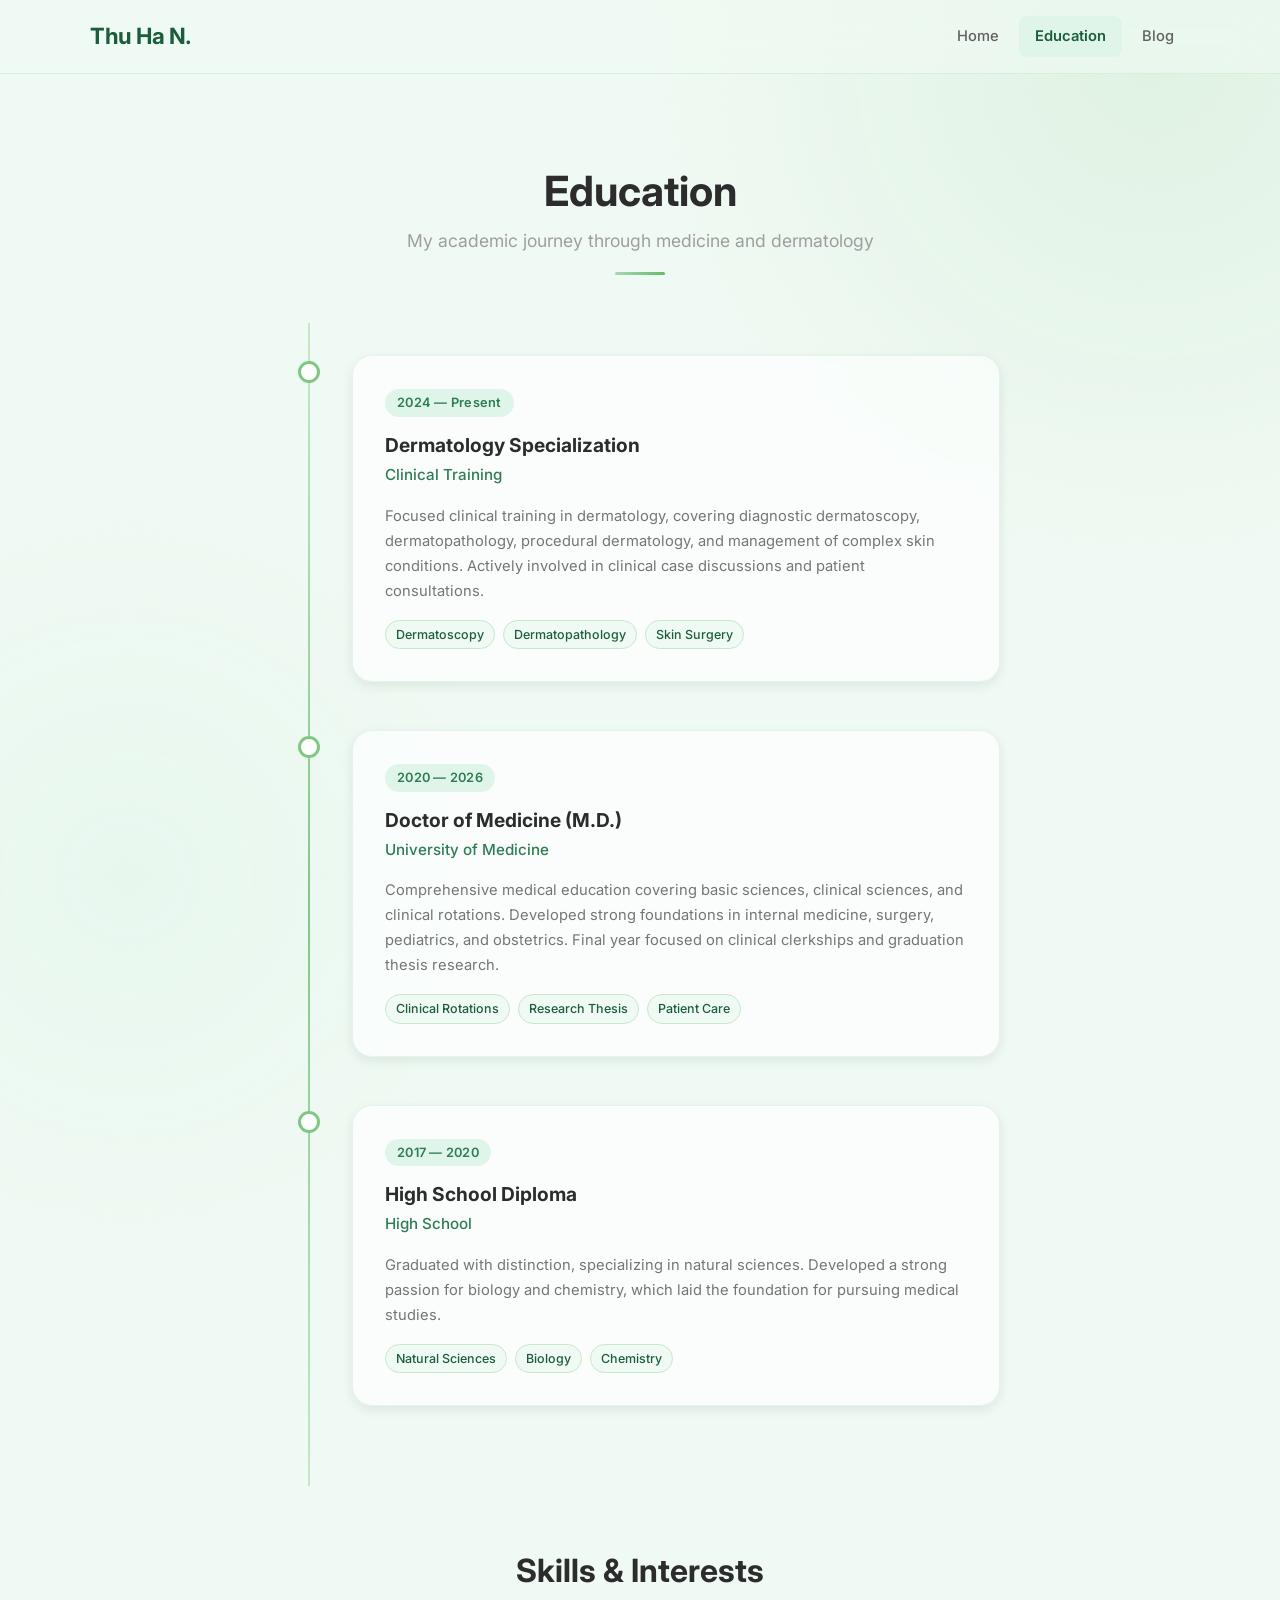
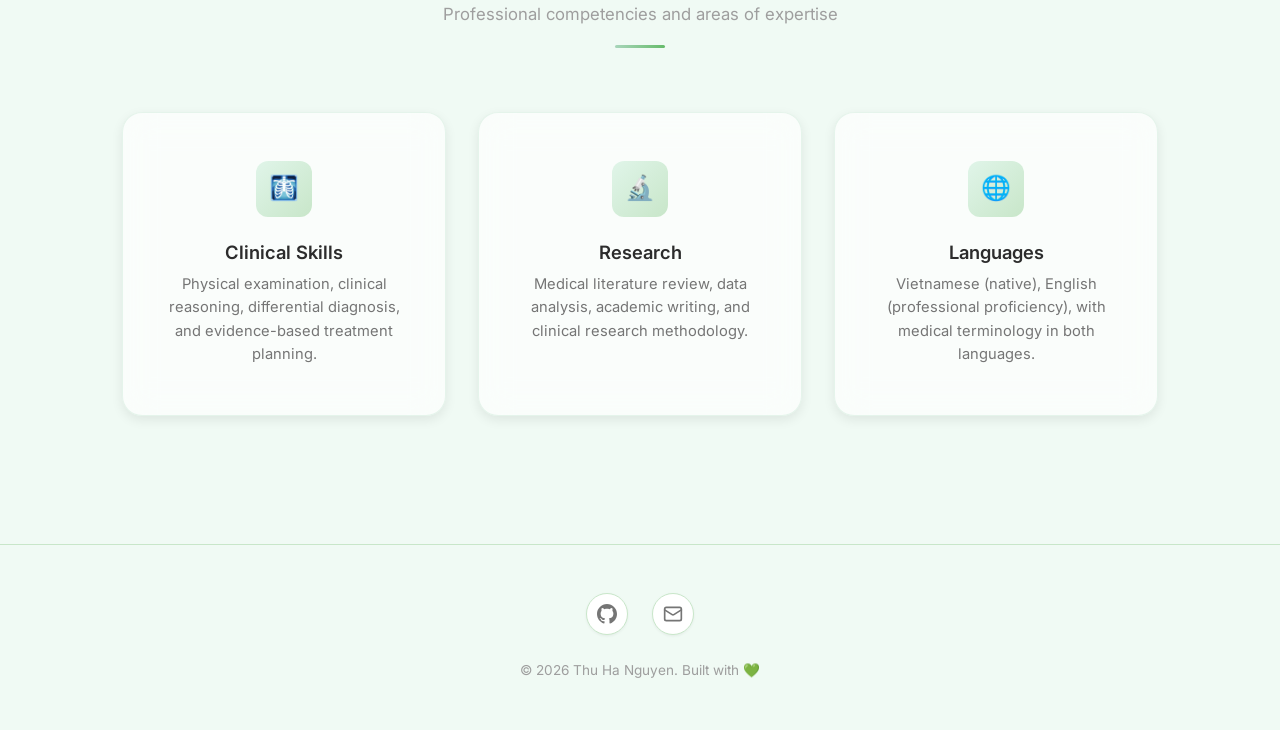
==== education.html @ 51cf4f26 "first commit" ====
<!DOCTYPE html>
<html lang="en">
<head>
    <meta charset="UTF-8">
    <meta name="viewport" content="width=device-width, initial-scale=1.0">
    <title>Education — Thu Ha Nguyen</title>
    <meta name="description" content="Education background and academic journey of Thu Ha Nguyen, from medical school to dermatology specialization.">
    <link rel="preconnect" href="https://fonts.googleapis.com">
    <link rel="preconnect" href="https://fonts.gstatic.com" crossorigin>
    <link href="https://fonts.googleapis.com/css2?family=Inter:wght@400;500;600;700&display=swap" rel="stylesheet">
    <link rel="stylesheet" href="css/style.css">
</head>
<body>

    <!-- Navigation -->
    <nav class="navbar" id="navbar">
        <div class="nav-container">
            <a href="index.html" class="nav-logo">Thu Ha N.</a>
            <button class="nav-toggle" id="navToggle" aria-label="Toggle menu">
                <span></span>
                <span></span>
                <span></span>
            </button>
            <ul class="nav-links" id="navLinks">
                <li><a href="index.html">Home</a></li>
                <li><a href="education.html" class="active">Education</a></li>
                <li><a href="blog.html">Blog</a></li>
            </ul>
        </div>
    </nav>

    <!-- Main Content -->
    <main class="page-container">

        <!-- Page Hero -->
        <div class="page-hero fade-in">
            <h1>Education</h1>
            <p>My academic journey through medicine and dermatology</p>
            <div class="section-line"></div>
        </div>

        <!-- Timeline -->
        <section class="timeline">

            <div class="timeline-item fade-in">
                <div class="timeline-dot"></div>
                <div class="glass-card timeline-card">
                    <span class="timeline-date">2024 — Present</span>
                    <h3 class="timeline-title">Dermatology Specialization</h3>
                    <p class="timeline-institution">Clinical Training</p>
                    <p class="timeline-description">
                        Focused clinical training in dermatology, covering diagnostic dermatoscopy, 
                        dermatopathology, procedural dermatology, and management of complex skin conditions. 
                        Actively involved in clinical case discussions and patient consultations.
                    </p>
                    <div class="timeline-tags">
                        <span class="timeline-tag">Dermatoscopy</span>
                        <span class="timeline-tag">Dermatopathology</span>
                        <span class="timeline-tag">Skin Surgery</span>
                    </div>
                </div>
            </div>

            <div class="timeline-item fade-in">
                <div class="timeline-dot"></div>
                <div class="glass-card timeline-card">
                    <span class="timeline-date">2020 — 2026</span>
                    <h3 class="timeline-title">Doctor of Medicine (M.D.)</h3>
                    <p class="timeline-institution">University of Medicine</p>
                    <p class="timeline-description">
                        Comprehensive medical education covering basic sciences, clinical sciences, 
                        and clinical rotations. Developed strong foundations in internal medicine, 
                        surgery, pediatrics, and obstetrics. Final year focused on clinical clerkships 
                        and graduation thesis research.
                    </p>
                    <div class="timeline-tags">
                        <span class="timeline-tag">Clinical Rotations</span>
                        <span class="timeline-tag">Research Thesis</span>
                        <span class="timeline-tag">Patient Care</span>
                    </div>
                </div>
            </div>

            <div class="timeline-item fade-in">
                <div class="timeline-dot"></div>
                <div class="glass-card timeline-card">
                    <span class="timeline-date">2017 — 2020</span>
                    <h3 class="timeline-title">High School Diploma</h3>
                    <p class="timeline-institution">High School</p>
                    <p class="timeline-description">
                        Graduated with distinction, specializing in natural sciences. 
                        Developed a strong passion for biology and chemistry, which laid the 
                        foundation for pursuing medical studies.
                    </p>
                    <div class="timeline-tags">
                        <span class="timeline-tag">Natural Sciences</span>
                        <span class="timeline-tag">Biology</span>
                        <span class="timeline-tag">Chemistry</span>
                    </div>
                </div>
            </div>

        </section>

        <!-- Skills / Certifications Section -->
        <section class="section fade-in">
            <div class="section-header">
                <h2 class="section-title">Skills & Interests</h2>
                <p class="section-subtitle">Professional competencies and areas of expertise</p>
                <div class="section-line"></div>
            </div>
            <div class="highlights-grid">
                <div class="glass-card highlight-card fade-in stagger-1">
                    <div class="highlight-icon">🩻</div>
                    <h3 class="highlight-title">Clinical Skills</h3>
                    <p class="highlight-text">
                        Physical examination, clinical reasoning, differential diagnosis, and evidence-based treatment planning.
                    </p>
                </div>
                <div class="glass-card highlight-card fade-in stagger-2">
                    <div class="highlight-icon">🔬</div>
                    <h3 class="highlight-title">Research</h3>
                    <p class="highlight-text">
                        Medical literature review, data analysis, academic writing, and clinical research methodology.
                    </p>
                </div>
                <div class="glass-card highlight-card fade-in stagger-3">
                    <div class="highlight-icon">🌐</div>
                    <h3 class="highlight-title">Languages</h3>
                    <p class="highlight-text">
                        Vietnamese (native), English (professional proficiency), with medical terminology in both languages.
                    </p>
                </div>
            </div>
        </section>

    </main>

    <!-- Footer -->
    <footer class="footer">
        <div class="footer-links">
            <a href="https://github.com/nggthha" class="footer-link" title="GitHub" target="_blank" rel="noopener">
                <svg width="20" height="20" viewBox="0 0 24 24" fill="currentColor"><path d="M12 0c-6.626 0-12 5.373-12 12 0 5.302 3.438 9.8 8.207 11.387.599.111.793-.261.793-.577v-2.234c-3.338.726-4.033-1.416-4.033-1.416-.546-1.387-1.333-1.756-1.333-1.756-1.089-.745.083-.729.083-.729 1.205.084 1.839 1.237 1.839 1.237 1.07 1.834 2.807 1.304 3.492.997.107-.775.418-1.305.762-1.604-2.665-.305-5.467-1.334-5.467-5.931 0-1.311.469-2.381 1.236-3.221-.124-.303-.535-1.524.117-3.176 0 0 1.008-.322 3.301 1.23.957-.266 1.983-.399 3.003-.404 1.02.005 2.047.138 3.006.404 2.291-1.552 3.297-1.23 3.297-1.23.653 1.653.242 2.874.118 3.176.77.84 1.235 1.911 1.235 3.221 0 4.609-2.807 5.624-5.479 5.921.43.372.823 1.102.823 2.222v3.293c0 .319.192.694.801.576 4.765-1.589 8.199-6.086 8.199-11.386 0-6.627-5.373-12-12-12z"/></svg>
            </a>
            <a href="mailto:contact@example.com" class="footer-link" title="Email">
                <svg width="20" height="20" viewBox="0 0 24 24" fill="none" stroke="currentColor" stroke-width="2" stroke-linecap="round" stroke-linejoin="round"><rect x="2" y="4" width="20" height="16" rx="2"/><path d="m22 7-8.97 5.7a1.94 1.94 0 0 1-2.06 0L2 7"/></svg>
            </a>
        </div>
        <p class="footer-text">© 2026 Thu Ha Nguyen. Built with 💚</p>
    </footer>

    <script src="js/main.js"></script>
</body>
</html>
---- css/style.css ----
/* ===== CSS Custom Properties ===== */
:root {
  /* Pastel Green Palette */
  --green-50: #f0faf4;
  --green-100: #e0f5e9;
  --green-200: #c8e6c9;
  --green-300: #a8d5ba;
  --green-400: #81c784;
  --green-500: #66bb6a;
  --green-600: #4caf50;

  /* Neutrals */
  --white: #ffffff;
  --gray-50: #fafafa;
  --gray-100: #f5f5f5;
  --gray-200: #eeeeee;
  --gray-300: #e0e0e0;
  --gray-400: #bdbdbd;
  --gray-500: #9e9e9e;
  --gray-600: #757575;
  --gray-700: #616161;
  --gray-800: #424242;
  --gray-900: #2c2c2c;

  /* Accent */
  --accent: #2e7d52;
  --accent-light: #4caf6a;
  --accent-dark: #1b5e3b;

  /* Typography */
  --font-heading: 'Inter', -apple-system, BlinkMacSystemFont, sans-serif;
  --font-body: 'Inter', -apple-system, BlinkMacSystemFont, sans-serif;

  /* Spacing */
  --space-xs: 0.25rem;
  --space-sm: 0.5rem;
  --space-md: 1rem;
  --space-lg: 1.5rem;
  --space-xl: 2rem;
  --space-2xl: 3rem;
  --space-3xl: 4rem;

  /* Shadows */
  --shadow-sm: 0 1px 3px rgba(0, 0, 0, 0.06);
  --shadow-md: 0 4px 12px rgba(0, 0, 0, 0.08);
  --shadow-lg: 0 8px 30px rgba(0, 0, 0, 0.1);
  --shadow-xl: 0 12px 40px rgba(0, 0, 0, 0.12);

  /* Border radius */
  --radius-sm: 8px;
  --radius-md: 12px;
  --radius-lg: 20px;
  --radius-xl: 28px;
  --radius-full: 50%;

  /* Transitions */
  --transition-fast: 0.2s ease;
  --transition-normal: 0.3s ease;
  --transition-slow: 0.5s ease;
}

/* ===== Reset & Base ===== */
*,
*::before,
*::after {
  margin: 0;
  padding: 0;
  box-sizing: border-box;
}

html {
  scroll-behavior: smooth;
  font-size: 16px;
}

body {
  font-family: var(--font-body);
  color: var(--gray-800);
  background-color: var(--green-50);
  line-height: 1.7;
  min-height: 100vh;
  overflow-x: hidden;
}

a {
  color: var(--accent);
  text-decoration: none;
  transition: color var(--transition-fast);
}

a:hover {
  color: var(--accent-light);
}

img {
  max-width: 100%;
  display: block;
}

h1, h2, h3, h4, h5, h6 {
  font-family: var(--font-heading);
  color: var(--gray-900);
  line-height: 1.3;
}

/* ===== Background Decoration ===== */
body::before {
  content: '';
  position: fixed;
  top: -50%;
  right: -30%;
  width: 80vw;
  height: 80vw;
  background: radial-gradient(circle, var(--green-200) 0%, transparent 70%);
  opacity: 0.4;
  z-index: -1;
  pointer-events: none;
}

body::after {
  content: '';
  position: fixed;
  bottom: -40%;
  left: -20%;
  width: 60vw;
  height: 60vw;
  background: radial-gradient(circle, var(--green-100) 0%, transparent 70%);
  opacity: 0.5;
  z-index: -1;
  pointer-events: none;
}

/* ===== Navigation ===== */
.navbar {
  position: fixed;
  top: 0;
  left: 0;
  right: 0;
  z-index: 1000;
  padding: var(--space-md) var(--space-xl);
  transition: all var(--transition-normal);
  background: rgba(240, 250, 244, 0.6);
  backdrop-filter: blur(20px);
  -webkit-backdrop-filter: blur(20px);
  border-bottom: 1px solid rgba(168, 213, 186, 0.3);
}

.navbar.scrolled {
  background: rgba(255, 255, 255, 0.85);
  backdrop-filter: blur(25px);
  -webkit-backdrop-filter: blur(25px);
  box-shadow: var(--shadow-md);
}

.nav-container {
  max-width: 1100px;
  margin: 0 auto;
  display: flex;
  align-items: center;
  justify-content: space-between;
}

.nav-logo {
  font-family: var(--font-heading);
  font-size: 1.4rem;
  font-weight: 700;
  color: var(--accent-dark);
  letter-spacing: -0.02em;
  transition: color var(--transition-fast);
}

.nav-logo:hover {
  color: var(--accent);
}

.nav-links {
  display: flex;
  list-style: none;
  gap: var(--space-xs);
}

.nav-links a {
  display: inline-block;
  padding: var(--space-sm) var(--space-md);
  font-size: 0.92rem;
  font-weight: 500;
  color: var(--gray-700);
  border-radius: var(--radius-sm);
  transition: all var(--transition-fast);
  position: relative;
}

.nav-links a:hover {
  color: var(--accent);
  background: rgba(168, 213, 186, 0.2);
}

.nav-links a.active {
  color: var(--accent-dark);
  background: var(--green-100);
  font-weight: 600;
}

/* Mobile menu toggle */
.nav-toggle {
  display: none;
  flex-direction: column;
  gap: 5px;
  cursor: pointer;
  padding: var(--space-sm);
  background: none;
  border: none;
}

.nav-toggle span {
  width: 24px;
  height: 2px;
  background: var(--gray-700);
  border-radius: 2px;
  transition: all var(--transition-fast);
}

/* ===== Page Container ===== */
.page-container {
  max-width: 1100px;
  margin: 0 auto;
  padding: 0 var(--space-xl);
  padding-top: 100px;
}

/* ===== Hero Section (Home Page) ===== */
.hero {
  display: flex;
  align-items: flex-start;
  gap: var(--space-3xl);
  padding: var(--space-3xl) 0;
  min-height: calc(100vh - 100px);
  align-items: center;
}

.hero-avatar {
  flex-shrink: 0;
}

.avatar-wrapper {
  width: 280px;
  height: 280px;
  border-radius: var(--radius-full);
  overflow: hidden;
  border: none;
  box-shadow: var(--shadow-lg);
  transition: all var(--transition-normal);
  position: relative;
}

.avatar-wrapper::after {
  content: '';
  position: absolute;
  inset: 0;
  border-radius: var(--radius-full);
  background: linear-gradient(135deg, rgba(168, 213, 186, 0.1) 0%, transparent 50%);
  pointer-events: none;
}

.avatar-wrapper:hover {
  transform: scale(1.03);
  box-shadow: var(--shadow-xl);
}

.avatar-wrapper img {
  width: 100%;
  height: 100%;
  object-fit: cover;
  transition: transform var(--transition-slow);
}

.avatar-wrapper:hover img {
  transform: scale(1.05);
}

.hero-content {
  flex: 1;
}

.hero-name {
  font-size: 2.8rem;
  font-weight: 700;
  color: var(--gray-900);
  margin-bottom: var(--space-sm);
  letter-spacing: -0.02em;
}

.hero-titles {
  display: flex;
  align-items: center;
  gap: var(--space-md);
  margin-bottom: var(--space-lg);
  flex-wrap: wrap;
}

.hero-title-badge {
  font-size: 1.1rem;
  font-weight: 500;
  color: var(--accent-dark);
}

.title-divider {
  width: 4px;
  height: 4px;
  border-radius: var(--radius-full);
  background: var(--green-400);
  flex-shrink: 0;
}

.hero-bio {
  font-size: 1.05rem;
  color: var(--gray-600);
  line-height: 1.8;
  max-width: 540px;
  margin-bottom: var(--space-xl);
}

.hero-cta {
  display: flex;
  gap: var(--space-md);
  flex-wrap: wrap;
}

.btn {
  display: inline-flex;
  align-items: center;
  gap: var(--space-sm);
  padding: 0.7rem 1.6rem;
  font-family: var(--font-body);
  font-size: 0.9rem;
  font-weight: 600;
  border-radius: var(--radius-md);
  border: none;
  cursor: pointer;
  transition: all var(--transition-fast);
  text-decoration: none;
}

.btn-primary {
  background: linear-gradient(135deg, var(--accent), var(--accent-light));
  color: var(--white);
  box-shadow: 0 4px 14px rgba(46, 125, 82, 0.25);
}

.btn-primary:hover {
  transform: translateY(-2px);
  box-shadow: 0 6px 20px rgba(46, 125, 82, 0.35);
  color: var(--white);
}

.btn-secondary {
  background: var(--white);
  color: var(--accent);
  border: 1.5px solid var(--green-300);
  box-shadow: var(--shadow-sm);
}

.btn-secondary:hover {
  background: var(--green-50);
  border-color: var(--green-400);
  transform: translateY(-2px);
  box-shadow: var(--shadow-md);
  color: var(--accent);
}

/* ===== Section Styles ===== */
.section {
  padding: var(--space-3xl) 0;
}

.section-header {
  text-align: center;
  margin-bottom: var(--space-3xl);
}

.section-title {
  font-size: 2rem;
  font-weight: 700;
  margin-bottom: var(--space-sm);
}

.section-subtitle {
  font-size: 1.05rem;
  color: var(--gray-500);
  max-width: 500px;
  margin: 0 auto;
}

.section-line {
  width: 50px;
  height: 3px;
  background: linear-gradient(90deg, var(--green-300), var(--green-500));
  border-radius: 2px;
  margin: var(--space-md) auto 0;
}

/* ===== Glass Card ===== */
.glass-card {
  background: rgba(255, 255, 255, 0.65);
  backdrop-filter: blur(16px);
  -webkit-backdrop-filter: blur(16px);
  border-radius: var(--radius-lg);
  border: 1px solid rgba(168, 213, 186, 0.25);
  padding: var(--space-xl);
  box-shadow: var(--shadow-md);
  transition: all var(--transition-normal);
}

.glass-card:hover {
  transform: translateY(-4px);
  box-shadow: var(--shadow-lg);
  border-color: rgba(168, 213, 186, 0.45);
}

/* ===== Highlights Grid (Home Page) ===== */
.highlights-grid {
  display: grid;
  grid-template-columns: repeat(3, 1fr);
  gap: var(--space-xl);
}

.highlight-card {
  text-align: center;
  padding: var(--space-2xl) var(--space-xl);
}

.highlight-icon {
  width: 56px;
  height: 56px;
  border-radius: var(--radius-md);
  background: linear-gradient(135deg, var(--green-100), var(--green-200));
  display: flex;
  align-items: center;
  justify-content: center;
  font-size: 1.5rem;
  margin: 0 auto var(--space-lg);
}

.highlight-title {
  font-size: 1.15rem;
  font-weight: 600;
  margin-bottom: var(--space-sm);
}

.highlight-text {
  font-size: 0.92rem;
  color: var(--gray-600);
  line-height: 1.6;
}

/* ===== Education Page ===== */
.page-hero {
  text-align: center;
  padding: var(--space-3xl) 0 var(--space-2xl);
}

.page-hero h1 {
  font-size: 2.6rem;
  margin-bottom: var(--space-sm);
}

.page-hero p {
  font-size: 1.1rem;
  color: var(--gray-500);
  max-width: 520px;
  margin: 0 auto;
}

/* Timeline */
.timeline {
  position: relative;
  padding: var(--space-xl) 0;
  max-width: 720px;
  margin: 0 auto;
}

.timeline::before {
  content: '';
  position: absolute;
  left: 28px;
  top: 0;
  bottom: 0;
  width: 2px;
  background: linear-gradient(to bottom, var(--green-200), var(--green-400), var(--green-200));
}

.timeline-item {
  position: relative;
  padding-left: 72px;
  margin-bottom: var(--space-2xl);
}

.timeline-dot {
  position: absolute;
  left: 18px;
  top: 6px;
  width: 22px;
  height: 22px;
  background: var(--white);
  border: 3px solid var(--green-400);
  border-radius: var(--radius-full);
  z-index: 1;
  transition: all var(--transition-fast);
}

.timeline-item:hover .timeline-dot {
  background: var(--green-400);
  transform: scale(1.15);
  box-shadow: 0 0 0 6px rgba(129, 199, 132, 0.2);
}

.timeline-card {
  padding: var(--space-xl) var(--space-xl);
}

.timeline-date {
  display: inline-block;
  font-size: 0.8rem;
  font-weight: 600;
  color: var(--accent);
  background: var(--green-100);
  padding: 3px 12px;
  border-radius: var(--radius-xl);
  margin-bottom: var(--space-md);
  letter-spacing: 0.02em;
}

.timeline-title {
  font-size: 1.2rem;
  font-weight: 700;
  margin-bottom: var(--space-xs);
}

.timeline-institution {
  font-size: 0.95rem;
  color: var(--accent);
  font-weight: 500;
  margin-bottom: var(--space-md);
}

.timeline-description {
  font-size: 0.92rem;
  color: var(--gray-600);
  line-height: 1.7;
}

.timeline-tags {
  display: flex;
  flex-wrap: wrap;
  gap: var(--space-sm);
  margin-top: var(--space-md);
}

.timeline-tag {
  font-size: 0.78rem;
  padding: 3px 10px;
  background: var(--green-50);
  color: var(--accent-dark);
  border-radius: var(--radius-xl);
  border: 1px solid var(--green-200);
  font-weight: 500;
}

/* ===== Blog Page ===== */
.blog-grid {
  display: grid;
  grid-template-columns: repeat(auto-fill, minmax(320px, 1fr));
  gap: var(--space-xl);
}

.blog-card {
  overflow: hidden;
  padding: 0;
  cursor: pointer;
}

.blog-card-image {
  width: 100%;
  height: 200px;
  background: linear-gradient(135deg, var(--green-100), var(--green-200));
  display: flex;
  align-items: center;
  justify-content: center;
  font-size: 3rem;
  position: relative;
  overflow: hidden;
}

.blog-card-image::after {
  content: '';
  position: absolute;
  inset: 0;
  background: linear-gradient(to top, rgba(0,0,0,0.05) 0%, transparent 50%);
}

.blog-card-body {
  padding: var(--space-xl);
}

.blog-card-meta {
  display: flex;
  align-items: center;
  gap: var(--space-md);
  margin-bottom: var(--space-md);
}

.blog-card-date {
  font-size: 0.8rem;
  color: var(--gray-500);
  font-weight: 500;
}

.blog-card-category {
  font-size: 0.75rem;
  font-weight: 600;
  color: var(--accent);
  background: var(--green-100);
  padding: 2px 10px;
  border-radius: var(--radius-xl);
}

.blog-card-title {
  font-size: 1.15rem;
  font-weight: 700;
  margin-bottom: var(--space-sm);
  line-height: 1.4;
  transition: color var(--transition-fast);
}

.blog-card:hover .blog-card-title {
  color: var(--accent);
}

.blog-card-excerpt {
  font-size: 0.9rem;
  color: var(--gray-600);
  line-height: 1.6;
  display: -webkit-box;
  -webkit-line-clamp: 3;
  line-clamp: 3;
  -webkit-box-orient: vertical;
  overflow: hidden;
}

.blog-card-hospital {
  font-size: 0.85rem;
  color: var(--accent);
  font-weight: 500;
  margin-bottom: var(--space-sm);
}

.blog-card-link {
  display: inline-flex;
  align-items: center;
  gap: var(--space-sm);
  margin-top: var(--space-md);
  font-size: 0.88rem;
  font-weight: 600;
  color: var(--accent);
  transition: gap var(--transition-fast);
}

.blog-card:hover .blog-card-link {
  gap: var(--space-md);
}

/* Make blog-card links not inherit underline */
a.blog-card {
  text-decoration: none;
  color: inherit;
}

a.blog-card:hover {
  color: inherit;
}

/* ===== Blog Post Page ===== */
.post-page {
  max-width: 760px;
  margin: 0 auto;
  padding-bottom: var(--space-3xl);
}

.post-back-link {
  display: inline-flex;
  align-items: center;
  gap: var(--space-sm);
  font-size: 0.9rem;
  font-weight: 500;
  color: var(--gray-500);
  margin-bottom: var(--space-xl);
  transition: color var(--transition-fast);
}

.post-back-link:hover {
  color: var(--accent);
}

.post-header {
  margin-bottom: var(--space-2xl);
  padding-bottom: var(--space-xl);
  border-bottom: 1px solid var(--green-200);
}

.post-meta-bar {
  display: flex;
  align-items: center;
  gap: var(--space-md);
  margin-bottom: var(--space-md);
  flex-wrap: wrap;
}

.post-category {
  font-size: 0.8rem;
  font-weight: 600;
  color: var(--accent);
  background: var(--green-100);
  padding: 3px 12px;
  border-radius: var(--radius-xl);
}

.post-date {
  font-size: 0.85rem;
  color: var(--gray-500);
}

.post-duration {
  font-size: 0.85rem;
  color: var(--gray-500);
}

.post-title {
  font-size: 2.2rem;
  font-weight: 700;
  line-height: 1.3;
  margin-bottom: var(--space-md);
}

.post-hospital-info {
  display: flex;
  align-items: center;
  gap: var(--space-lg);
  flex-wrap: wrap;
}

.post-hospital,
.post-department {
  font-size: 0.95rem;
  color: var(--accent-dark);
  font-weight: 500;
}

/* Post body — markdown content */
.post-body {
  font-size: 1.02rem;
  line-height: 1.85;
  color: var(--gray-800);
}

.post-body h1 {
  display: none; /* Hide duplicate h1 from markdown */
}

.post-body h2 {
  font-size: 1.5rem;
  font-weight: 700;
  margin-top: var(--space-2xl);
  margin-bottom: var(--space-md);
  color: var(--gray-900);
}

.post-body h3 {
  font-size: 1.2rem;
  font-weight: 600;
  margin-top: var(--space-xl);
  margin-bottom: var(--space-md);
  color: var(--gray-800);
}

.post-body p {
  margin-bottom: var(--space-md);
}

.post-body ul,
.post-body ol {
  margin-bottom: var(--space-md);
  padding-left: var(--space-xl);
}

.post-body li {
  margin-bottom: var(--space-sm);
}

.post-body strong {
  color: var(--gray-900);
  font-weight: 600;
}

.post-body blockquote {
  border-left: 3px solid var(--green-400);
  padding-left: var(--space-lg);
  margin: var(--space-lg) 0;
  color: var(--gray-600);
  font-style: italic;
}

.post-body code {
  background: var(--green-100);
  padding: 2px 6px;
  border-radius: 4px;
  font-size: 0.9em;
}

.post-body hr {
  border: none;
  border-top: 1px solid var(--green-200);
  margin: var(--space-xl) 0;
}

@media (max-width: 768px) {
  .post-title {
    font-size: 1.6rem;
  }

  .post-hospital-info {
    flex-direction: column;
    align-items: flex-start;
    gap: var(--space-sm);
  }
}

/* ===== Footer ===== */
.footer {
  text-align: center;
  padding: var(--space-2xl) var(--space-xl);
  margin-top: var(--space-3xl);
  border-top: 1px solid var(--green-200);
}

.footer-links {
  display: flex;
  justify-content: center;
  gap: var(--space-lg);
  margin-bottom: var(--space-lg);
}

.footer-link {
  display: inline-flex;
  align-items: center;
  justify-content: center;
  width: 42px;
  height: 42px;
  border-radius: var(--radius-full);
  background: var(--white);
  border: 1px solid var(--green-200);
  color: var(--gray-600);
  font-size: 1.1rem;
  transition: all var(--transition-fast);
  box-shadow: var(--shadow-sm);
}

.footer-link:hover {
  background: var(--green-100);
  color: var(--accent);
  border-color: var(--green-300);
  transform: translateY(-2px);
  box-shadow: var(--shadow-md);
}

.footer-text {
  font-size: 0.85rem;
  color: var(--gray-500);
}

/* ===== Animations ===== */
.fade-in {
  opacity: 0;
  transform: translateY(24px);
  transition: opacity 0.7s ease, transform 0.7s ease;
}

.fade-in.visible {
  opacity: 1;
  transform: translateY(0);
}

.fade-in-left {
  opacity: 0;
  transform: translateX(-30px);
  transition: opacity 0.7s ease, transform 0.7s ease;
}

.fade-in-left.visible {
  opacity: 1;
  transform: translateX(0);
}

.fade-in-right {
  opacity: 0;
  transform: translateX(30px);
  transition: opacity 0.7s ease, transform 0.7s ease;
}

.fade-in-right.visible {
  opacity: 1;
  transform: translateX(0);
}

.stagger-1 { transition-delay: 0.1s; }
.stagger-2 { transition-delay: 0.2s; }
.stagger-3 { transition-delay: 0.3s; }
.stagger-4 { transition-delay: 0.4s; }

/* ===== Responsive ===== */
@media (max-width: 768px) {
  .nav-links {
    display: none;
    position: fixed;
    top: 60px;
    left: 0;
    right: 0;
    background: rgba(255, 255, 255, 0.95);
    backdrop-filter: blur(20px);
    -webkit-backdrop-filter: blur(20px);
    flex-direction: column;
    padding: var(--space-md);
    border-bottom: 1px solid var(--green-200);
    box-shadow: var(--shadow-lg);
    gap: 0;
  }

  .nav-links.show {
    display: flex;
  }

  .nav-toggle {
    display: flex;
  }

  .hero {
    flex-direction: column;
    align-items: center;
    text-align: center;
    gap: var(--space-xl);
    padding: var(--space-xl) 0;
    min-height: auto;
  }

  .avatar-wrapper {
    width: 200px;
    height: 200px;
  }

  .hero-name {
    font-size: 2rem;
  }

  .hero-titles {
    justify-content: center;
  }

  .hero-bio {
    margin-left: auto;
    margin-right: auto;
  }

  .hero-cta {
    justify-content: center;
  }

  .highlights-grid {
    grid-template-columns: 1fr;
    gap: var(--space-md);
  }

  .page-container {
    padding: 0 var(--space-md);
    padding-top: 80px;
  }

  .page-hero h1 {
    font-size: 2rem;
  }

  .blog-grid {
    grid-template-columns: 1fr;
  }

  .timeline::before {
    left: 18px;
  }

  .timeline-item {
    padding-left: 52px;
  }

  .timeline-dot {
    left: 8px;
    width: 22px;
    height: 22px;
  }
}

@media (max-width: 480px) {
  .hero-name {
    font-size: 1.7rem;
  }

  .hero-titles {
    flex-direction: column;
    gap: var(--space-sm);
  }

  .title-divider {
    display: none;
  }
}

/* ===== Scrollbar ===== */
::-webkit-scrollbar {
  width: 8px;
}

::-webkit-scrollbar-track {
  background: var(--green-50);
}

::-webkit-scrollbar-thumb {
  background: var(--green-300);
  border-radius: 4px;
}

::-webkit-scrollbar-thumb:hover {
  background: var(--green-400);
}

/* ===== Selection ===== */
::selection {
  background: var(--green-200);
  color: var(--accent-dark);
}
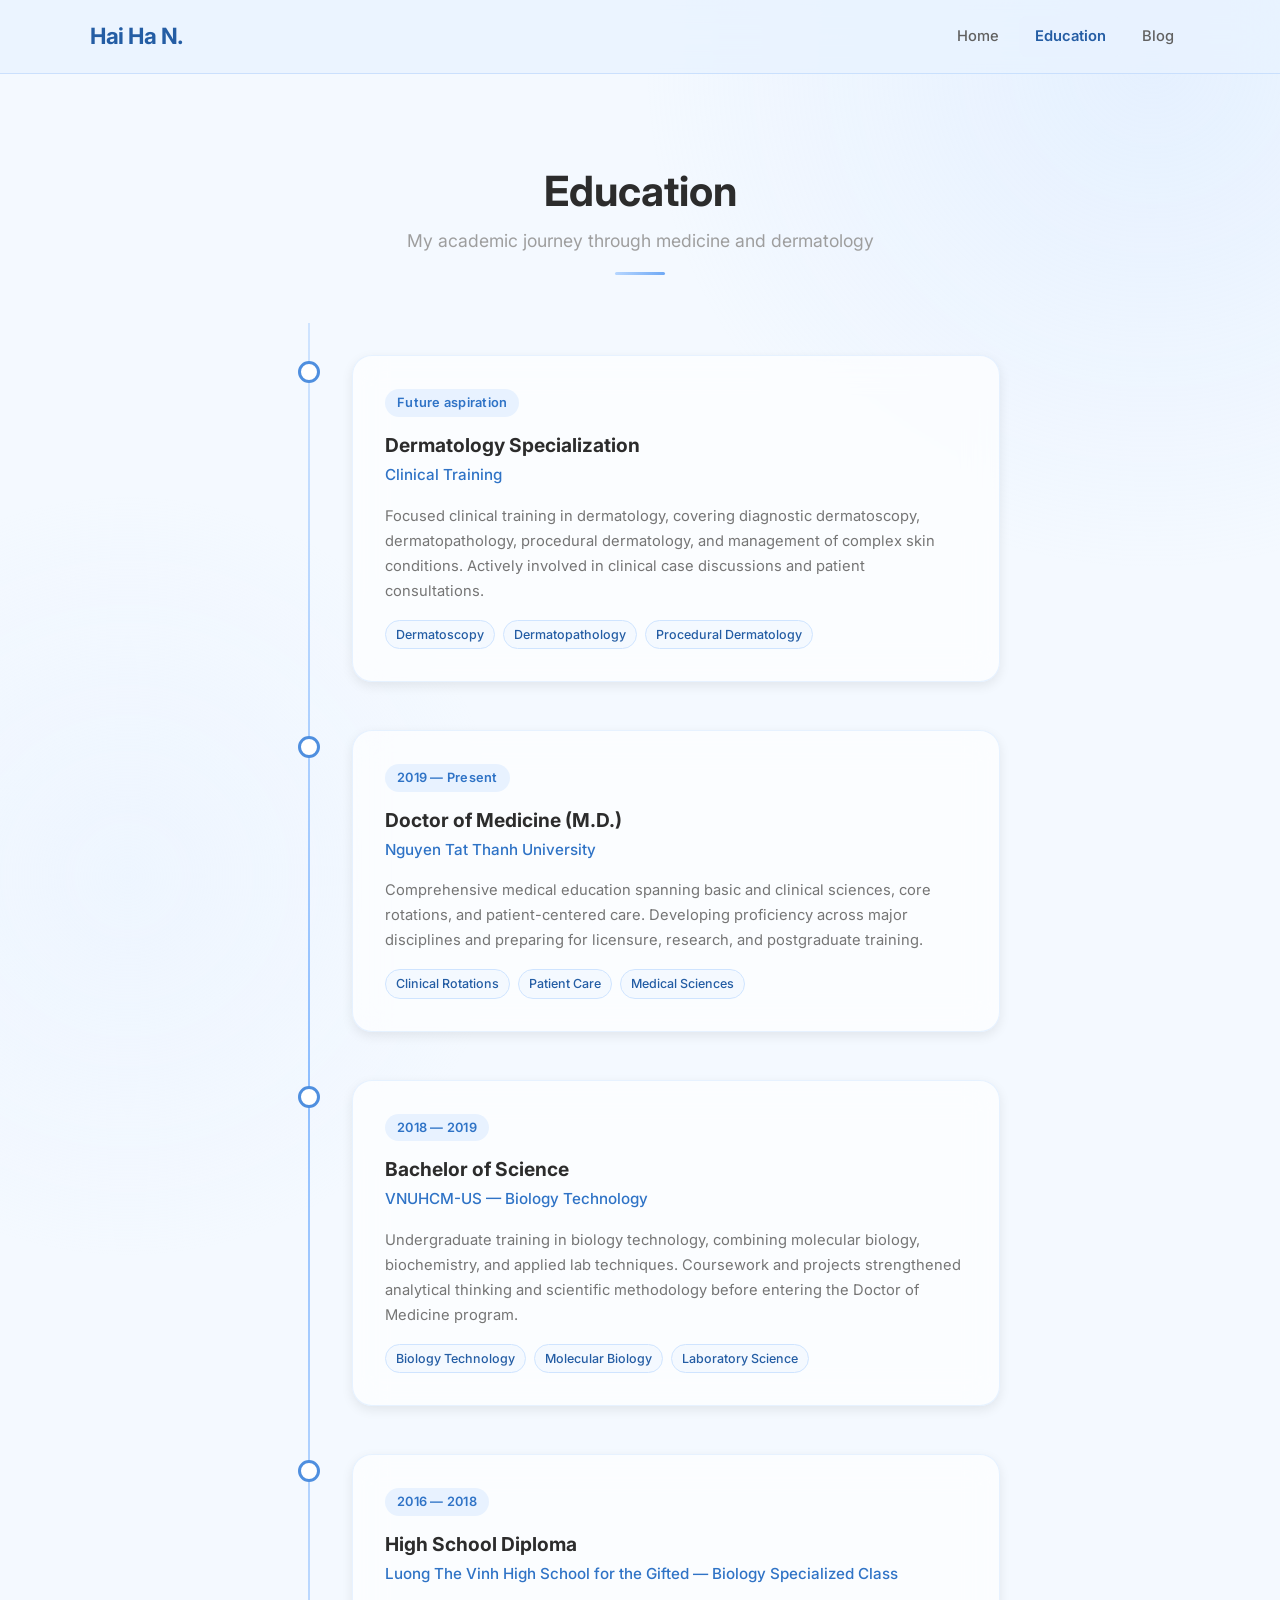
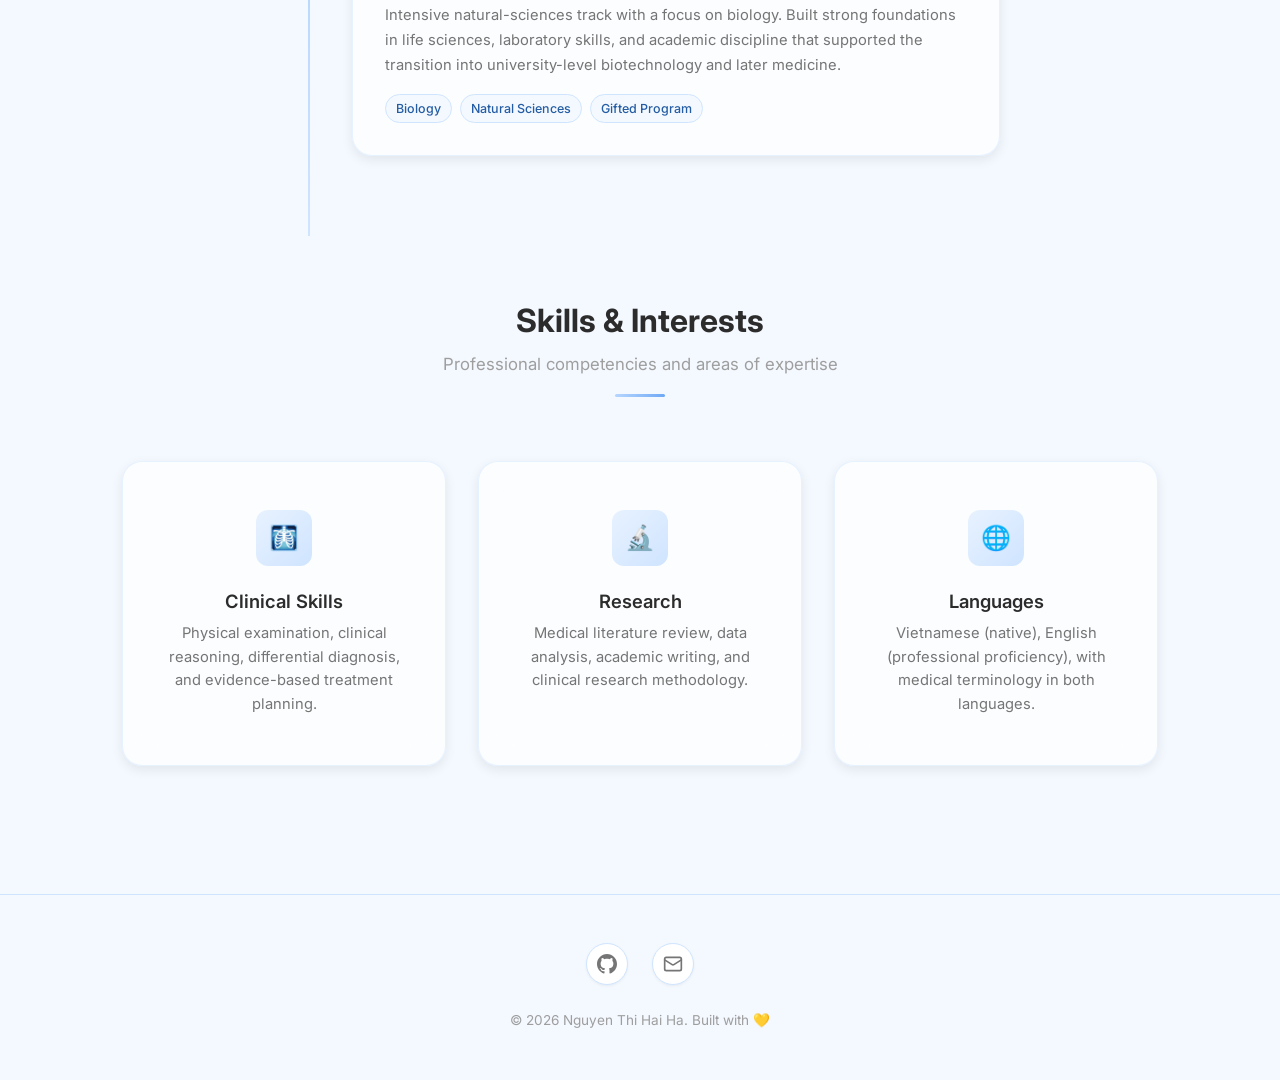
==== commit b0138b51: "Reverse education timeline order (newest first, high school last)" ====
--- a/education.html
+++ b/education.html
@@ -3,8 +3,8 @@
 <head>
     <meta charset="UTF-8">
     <meta name="viewport" content="width=device-width, initial-scale=1.0">
-    <title>Education — Thu Ha Nguyen</title>
-    <meta name="description" content="Education background and academic journey of Thu Ha Nguyen, from medical school to dermatology specialization.">
+    <title>Education — Nguyen Thi Hai Ha</title>
+    <meta name="description" content="Education background and academic journey of Nguyen Thi Hai Ha, from medical school to dermatology specialization.">
     <link rel="preconnect" href="https://fonts.googleapis.com">
     <link rel="preconnect" href="https://fonts.gstatic.com" crossorigin>
     <link href="https://fonts.googleapis.com/css2?family=Inter:wght@400;500;600;700&display=swap" rel="stylesheet">
@@ -15,7 +15,7 @@
     <!-- Navigation -->
     <nav class="navbar" id="navbar">
         <div class="nav-container">
-            <a href="index.html" class="nav-logo">Thu Ha N.</a>
+            <a href="index.html" class="nav-logo">Hai Ha N.</a>
             <button class="nav-toggle" id="navToggle" aria-label="Toggle menu">
                 <span></span>
                 <span></span>
@@ -45,18 +45,16 @@
             <div class="timeline-item fade-in">
                 <div class="timeline-dot"></div>
                 <div class="glass-card timeline-card">
-                    <span class="timeline-date">2024 — Present</span>
+                    <span class="timeline-date">Future aspiration</span>
                     <h3 class="timeline-title">Dermatology Specialization</h3>
                     <p class="timeline-institution">Clinical Training</p>
                     <p class="timeline-description">
-                        Focused clinical training in dermatology, covering diagnostic dermatoscopy, 
-                        dermatopathology, procedural dermatology, and management of complex skin conditions. 
-                        Actively involved in clinical case discussions and patient consultations.
+                        Focused clinical training in dermatology, covering diagnostic dermatoscopy, dermatopathology, procedural dermatology, and management of complex skin conditions. Actively involved in clinical case discussions and patient consultations.
                     </p>
                     <div class="timeline-tags">
                         <span class="timeline-tag">Dermatoscopy</span>
                         <span class="timeline-tag">Dermatopathology</span>
-                        <span class="timeline-tag">Skin Surgery</span>
+                        <span class="timeline-tag">Procedural Dermatology</span>
                     </div>
                 </div>
             </div>
@@ -64,19 +62,16 @@
             <div class="timeline-item fade-in">
                 <div class="timeline-dot"></div>
                 <div class="glass-card timeline-card">
-                    <span class="timeline-date">2020 — 2026</span>
+                    <span class="timeline-date">2019 — Present</span>
                     <h3 class="timeline-title">Doctor of Medicine (M.D.)</h3>
-                    <p class="timeline-institution">University of Medicine</p>
+                    <p class="timeline-institution">Nguyen Tat Thanh University</p>
                     <p class="timeline-description">
-                        Comprehensive medical education covering basic sciences, clinical sciences, 
-                        and clinical rotations. Developed strong foundations in internal medicine, 
-                        surgery, pediatrics, and obstetrics. Final year focused on clinical clerkships 
-                        and graduation thesis research.
+                        Comprehensive medical education spanning basic and clinical sciences, core rotations, and patient-centered care. Developing proficiency across major disciplines and preparing for licensure, research, and postgraduate training.
                     </p>
                     <div class="timeline-tags">
                         <span class="timeline-tag">Clinical Rotations</span>
-                        <span class="timeline-tag">Research Thesis</span>
                         <span class="timeline-tag">Patient Care</span>
+                        <span class="timeline-tag">Medical Sciences</span>
                     </div>
                 </div>
             </div>
@@ -84,18 +79,33 @@
             <div class="timeline-item fade-in">
                 <div class="timeline-dot"></div>
                 <div class="glass-card timeline-card">
-                    <span class="timeline-date">2017 — 2020</span>
-                    <h3 class="timeline-title">High School Diploma</h3>
-                    <p class="timeline-institution">High School</p>
+                    <span class="timeline-date">2018 — 2019</span>
+                    <h3 class="timeline-title">Bachelor of Science</h3>
+                    <p class="timeline-institution">VNUHCM-US — Biology Technology</p>
                     <p class="timeline-description">
-                        Graduated with distinction, specializing in natural sciences. 
-                        Developed a strong passion for biology and chemistry, which laid the 
-                        foundation for pursuing medical studies.
+                        Undergraduate training in biology technology, combining molecular biology, biochemistry, and applied lab techniques. Coursework and projects strengthened analytical thinking and scientific methodology before entering the Doctor of Medicine program.
                     </p>
                     <div class="timeline-tags">
+                        <span class="timeline-tag">Biology Technology</span>
+                        <span class="timeline-tag">Molecular Biology</span>
+                        <span class="timeline-tag">Laboratory Science</span>
+                    </div>
+                </div>
+            </div>
+
+            <div class="timeline-item fade-in">
+                <div class="timeline-dot"></div>
+                <div class="glass-card timeline-card">
+                    <span class="timeline-date">2016 — 2018</span>
+                    <h3 class="timeline-title">High School Diploma</h3>
+                    <p class="timeline-institution">Luong The Vinh High School for the Gifted — Biology Specialized Class</p>
+                    <p class="timeline-description">
+                        Intensive natural-sciences track with a focus on biology. Built strong foundations in life sciences, laboratory skills, and academic discipline that supported the transition into university-level biotechnology and later medicine.
+                    </p>
+                    <div class="timeline-tags">
+                        <span class="timeline-tag">Biology</span>
                         <span class="timeline-tag">Natural Sciences</span>
-                        <span class="timeline-tag">Biology</span>
-                        <span class="timeline-tag">Chemistry</span>
+                        <span class="timeline-tag">Gifted Program</span>
                     </div>
                 </div>
             </div>
@@ -146,7 +156,7 @@
                 <svg width="20" height="20" viewBox="0 0 24 24" fill="none" stroke="currentColor" stroke-width="2" stroke-linecap="round" stroke-linejoin="round"><rect x="2" y="4" width="20" height="16" rx="2"/><path d="m22 7-8.97 5.7a1.94 1.94 0 0 1-2.06 0L2 7"/></svg>
             </a>
         </div>
-        <p class="footer-text">© 2026 Thu Ha Nguyen. Built with 💚</p>
+        <p class="footer-text">© 2026 Nguyen Thi Hai Ha. Built with 💛</p>
     </footer>
 
     <script src="js/main.js"></script>
--- a/css/style.css
+++ b/css/style.css
@@ -1,13 +1,13 @@
 /* ===== CSS Custom Properties ===== */
 :root {
-  /* Pastel Green Palette */
-  --green-50: #f0faf4;
-  --green-100: #e0f5e9;
-  --green-200: #c8e6c9;
-  --green-300: #a8d5ba;
-  --green-400: #81c784;
-  --green-500: #66bb6a;
-  --green-600: #4caf50;
+  /* Pastel Blue Palette */
+  --green-50: #f4f9ff;
+  --green-100: #e8f2ff;
+  --green-200: #cfe4ff;
+  --green-300: #b6d6ff;
+  --green-400: #8ebeff;
+  --green-500: #6fa9f5;
+  --green-600: #4f8fdf;
 
   /* Neutrals */
   --white: #ffffff;
@@ -23,9 +23,9 @@
   --gray-900: #2c2c2c;
 
   /* Accent */
-  --accent: #2e7d52;
-  --accent-light: #4caf6a;
-  --accent-dark: #1b5e3b;
+  --accent: #2f73c6;
+  --accent-light: #4a8cdd;
+  --accent-dark: #245da4;
 
   /* Typography */
   --font-heading: 'Inter', -apple-system, BlinkMacSystemFont, sans-serif;
@@ -139,14 +139,14 @@
   z-index: 1000;
   padding: var(--space-md) var(--space-xl);
   transition: all var(--transition-normal);
-  background: rgba(240, 250, 244, 0.6);
+  background: rgba(232, 242, 255, 0.78);
   backdrop-filter: blur(20px);
   -webkit-backdrop-filter: blur(20px);
-  border-bottom: 1px solid rgba(168, 213, 186, 0.3);
+  border-bottom: 1px solid rgba(143, 189, 248, 0.35);
 }
 
 .navbar.scrolled {
-  background: rgba(255, 255, 255, 0.85);
+  background: rgba(219, 234, 255, 0.94);
   backdrop-filter: blur(25px);
   -webkit-backdrop-filter: blur(25px);
   box-shadow: var(--shadow-md);
@@ -192,7 +192,7 @@
 
 .nav-links a:hover {
   color: var(--accent);
-  background: rgba(168, 213, 186, 0.2);
+  background: rgba(182, 214, 255, 0.25);
 }
 
 .nav-links a.active {
@@ -215,7 +215,7 @@
 .nav-toggle span {
   width: 24px;
   height: 2px;
-  background: var(--gray-700);
+  background: var(--green-600);
   border-radius: 2px;
   transition: all var(--transition-fast);
 }
@@ -243,8 +243,8 @@
 }
 
 .avatar-wrapper {
-  width: 280px;
-  height: 280px;
+  width: 350px;
+  height: 350px;
   border-radius: var(--radius-full);
   overflow: hidden;
   border: none;
@@ -258,7 +258,7 @@
   position: absolute;
   inset: 0;
   border-radius: var(--radius-full);
-  background: linear-gradient(135deg, rgba(168, 213, 186, 0.1) 0%, transparent 50%);
+  background: linear-gradient(135deg, rgba(182, 214, 255, 0.16) 0%, transparent 50%);
   pointer-events: none;
 }
 
@@ -308,7 +308,7 @@
   width: 4px;
   height: 4px;
   border-radius: var(--radius-full);
-  background: var(--green-400);
+  background: var(--green-600);
   flex-shrink: 0;
 }
 
@@ -342,15 +342,15 @@
 }
 
 .btn-primary {
-  background: linear-gradient(135deg, var(--accent), var(--accent-light));
-  color: var(--white);
-  box-shadow: 0 4px 14px rgba(46, 125, 82, 0.25);
+  background: linear-gradient(135deg, var(--green-400), var(--green-500));
+  color: var(--gray-900);
+  box-shadow: 0 4px 14px rgba(79, 143, 223, 0.3);
 }
 
 .btn-primary:hover {
   transform: translateY(-2px);
-  box-shadow: 0 6px 20px rgba(46, 125, 82, 0.35);
-  color: var(--white);
+  box-shadow: 0 6px 20px rgba(79, 143, 223, 0.42);
+  color: var(--gray-900);
 }
 
 .btn-secondary {
@@ -405,7 +405,7 @@
   backdrop-filter: blur(16px);
   -webkit-backdrop-filter: blur(16px);
   border-radius: var(--radius-lg);
-  border: 1px solid rgba(168, 213, 186, 0.25);
+  border: 1px solid rgba(182, 214, 255, 0.3);
   padding: var(--space-xl);
   box-shadow: var(--shadow-md);
   transition: all var(--transition-normal);
@@ -414,7 +414,7 @@
 .glass-card:hover {
   transform: translateY(-4px);
   box-shadow: var(--shadow-lg);
-  border-color: rgba(168, 213, 186, 0.45);
+  border-color: rgba(143, 189, 248, 0.5);
 }
 
 /* ===== Highlights Grid (Home Page) ===== */
@@ -502,16 +502,16 @@
   width: 22px;
   height: 22px;
   background: var(--white);
-  border: 3px solid var(--green-400);
+  border: 3px solid var(--green-600);
   border-radius: var(--radius-full);
   z-index: 1;
   transition: all var(--transition-fast);
 }
 
 .timeline-item:hover .timeline-dot {
-  background: var(--green-400);
+  background: var(--green-600);
   transform: scale(1.15);
-  box-shadow: 0 0 0 6px rgba(129, 199, 132, 0.2);
+  box-shadow: 0 0 0 6px rgba(79, 143, 223, 0.24);
 }
 
 .timeline-card {
@@ -952,8 +952,8 @@
   }
 
   .avatar-wrapper {
-    width: 200px;
-    height: 200px;
+    width: 249px;
+    height: 249px;
   }
 
   .hero-name {
